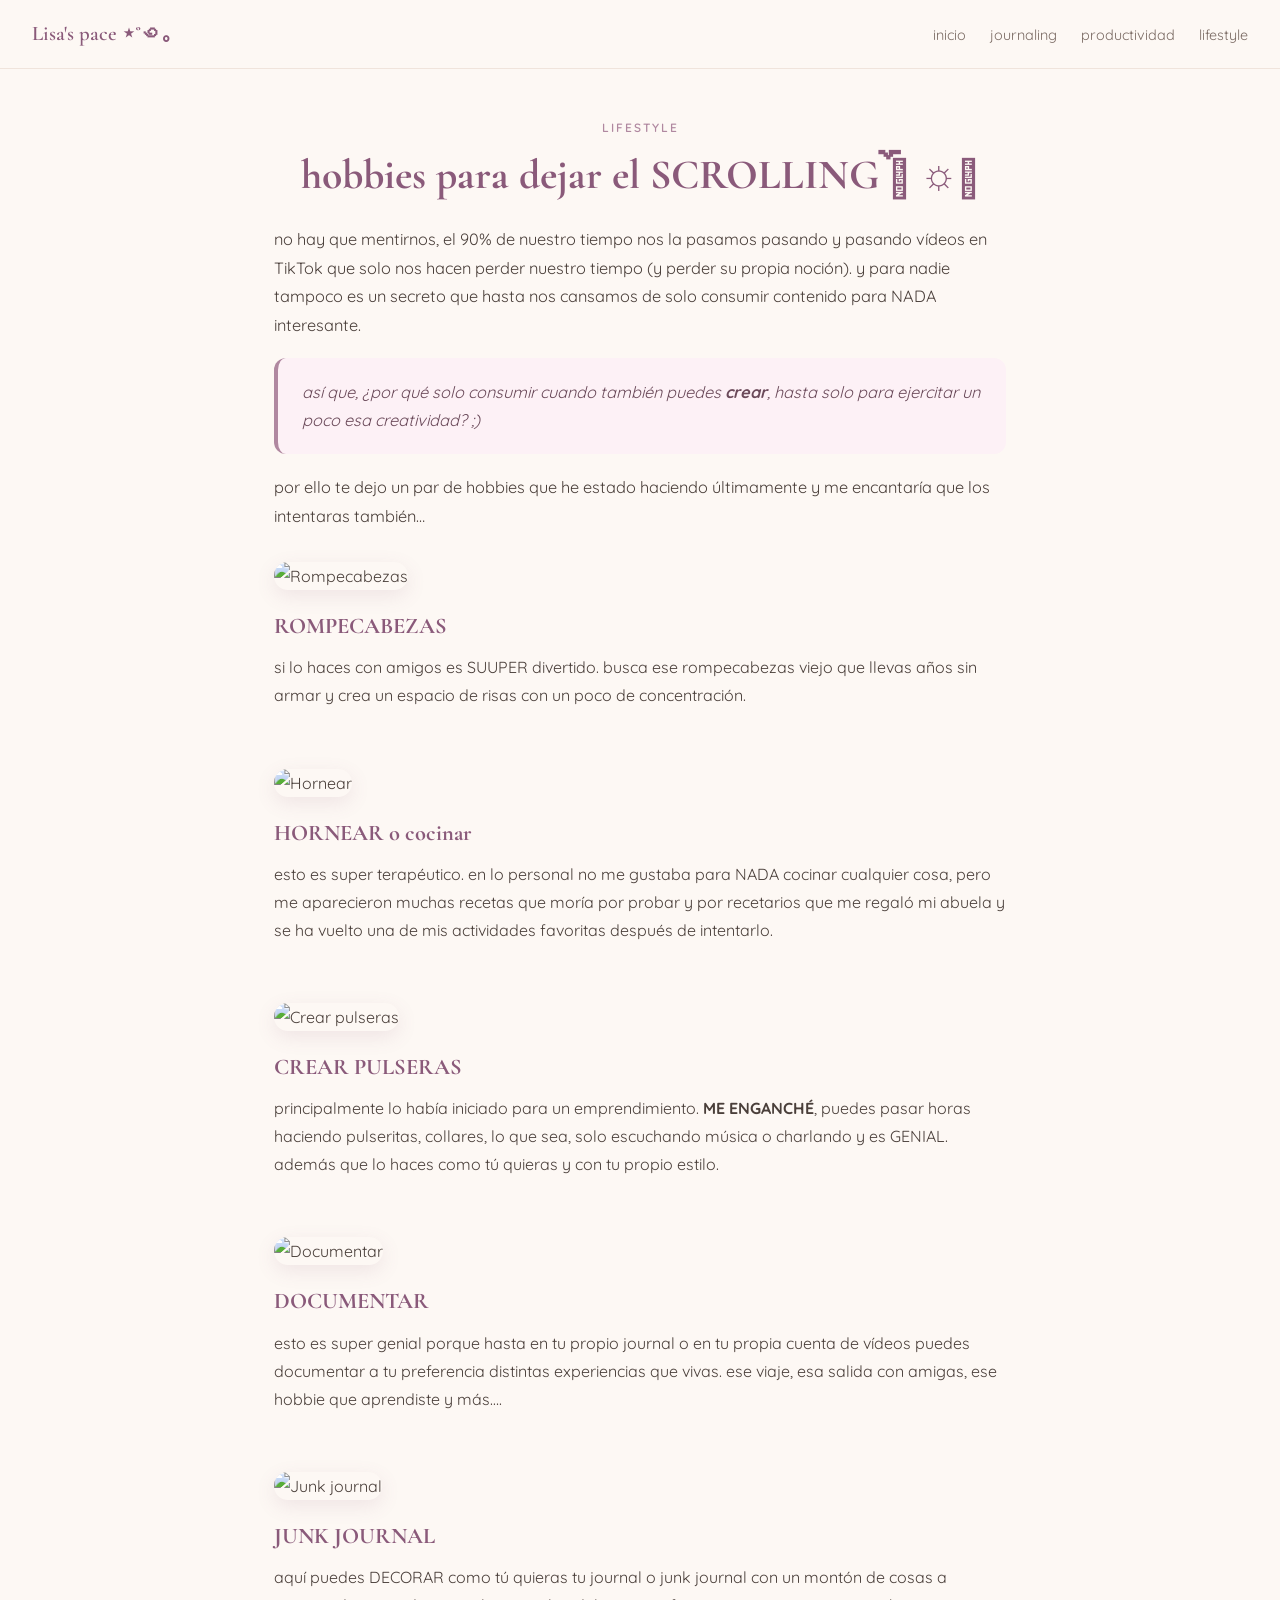
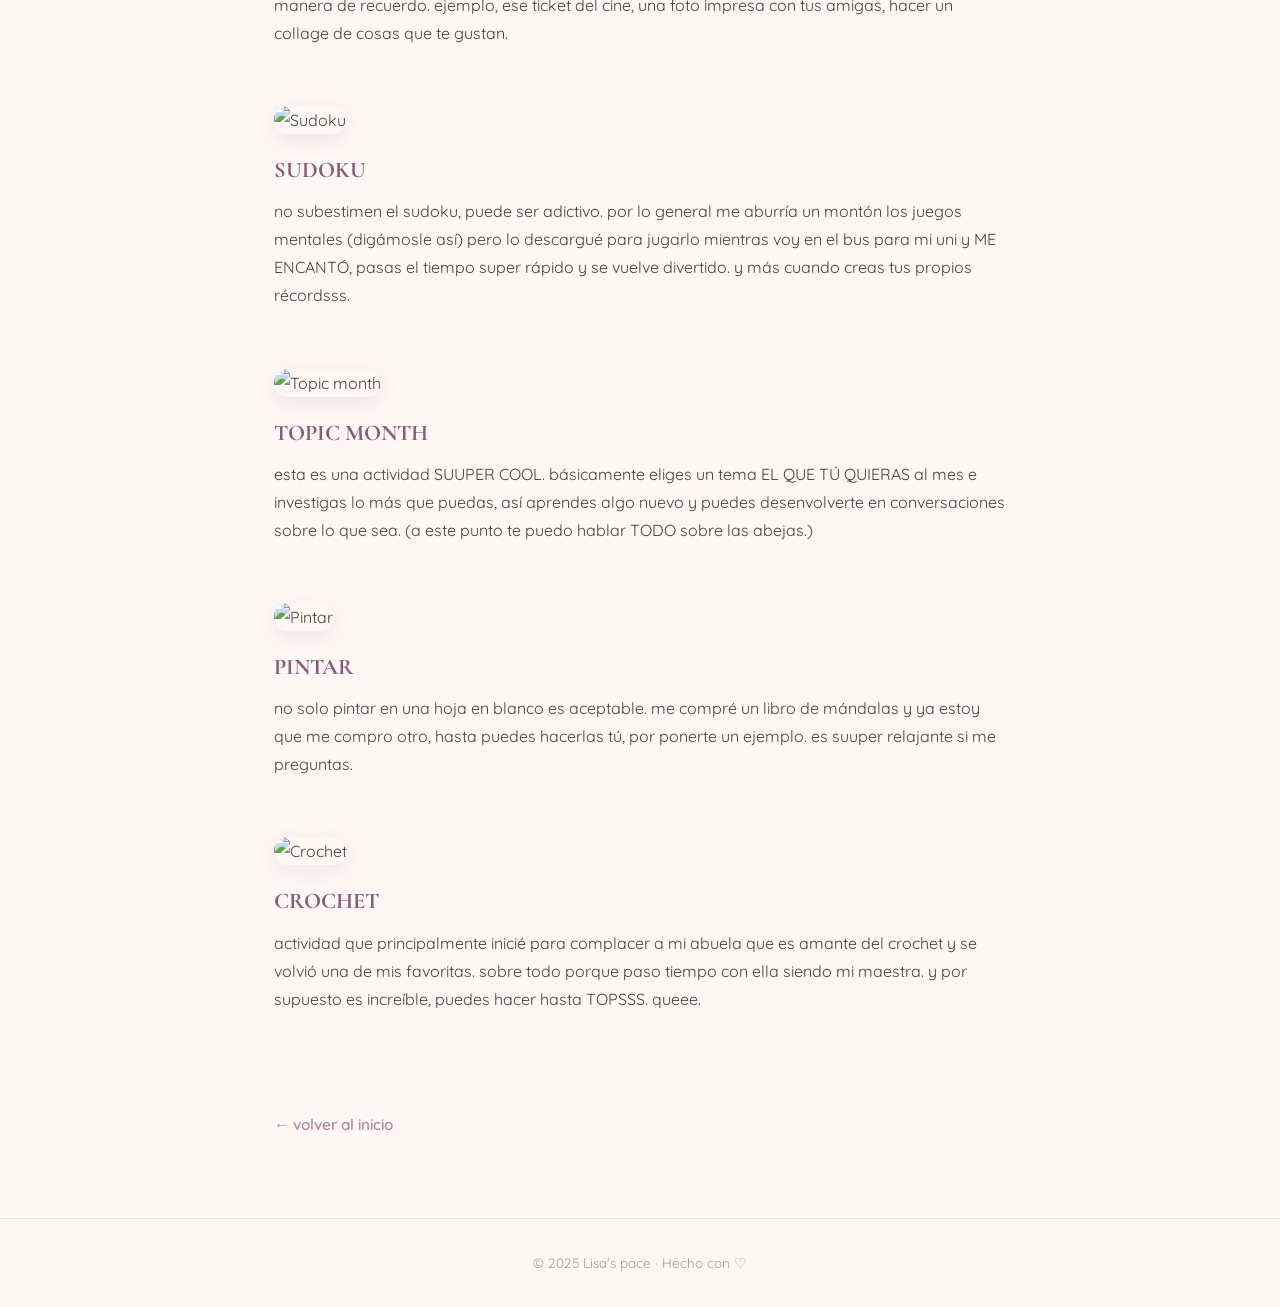
==== hobbies.html @ 4f880f4c "Add files via upload" ====
<!DOCTYPE html>
<html lang="es">
<head>
  <meta charset="UTF-8" />
  <meta name="viewport" content="width=device-width, initial-scale=1.0" />
  <title>hobbies para dejar el SCROLLING · Lisa's pace</title>
  <link rel="stylesheet" href="style.css" />
  <link href="https://fonts.googleapis.com/css2?family=Cormorant+Garamond:ital,wght@0,400;0,600;1,400&family=Quicksand:wght@300;400;500;600&display=swap" rel="stylesheet" />
</head>
<body>

  <nav class="navbar">
    <a href="index.html" class="logo">Lisa's pace ⋆˚꩜｡</a>
    <ul>
      <li><a href="index.html">inicio</a></li>
      <li><a href="prompts.html">journaling</a></li>
      <li><a href="sobreplanificacion.html">productividad</a></li>
      <li><a href="hobbies.html">lifestyle</a></li>
    </ul>
  </nav>

  <article class="post container">

    <div class="post-tag">lifestyle</div>
    <h1>hobbies para dejar el SCROLLING 𓂃 ོ☼𓂃</h1>

    <p>
      no hay que mentirnos, el 90% de nuestro tiempo nos la pasamos pasando y pasando vídeos en TikTok
      que solo nos hacen perder nuestro tiempo (y perder su propia noción).
      y para nadie tampoco es un secreto que hasta nos cansamos de solo consumir contenido para NADA interesante.
    </p>

    <p class="destacado">
      así que, ¿por qué solo consumir cuando también puedes <strong>crear</strong>,
      hasta solo para ejercitar un poco esa creatividad? ;)
    </p>

    <p>
      por ello te dejo un par de hobbies que he estado haciendo últimamente y me encantaría
      que los intentaras también…
    </p>

    <div class="hobbies-grid">

      <div class="hobbie">
        <img src="assets/hobbies-rompecabezas.jpg" alt="Rompecabezas" />
        <h3>ROMPECABEZAS</h3>
        <p>si lo haces con amigos es SUUPER divertido. busca ese rompecabezas viejo que llevas años sin armar
        y crea un espacio de risas con un poco de concentración.</p>
      </div>

      <div class="hobbie">
        <img src="assets/hobbies-hornear.jpg" alt="Hornear" />
        <h3>HORNEAR o cocinar</h3>
        <p>esto es super terapéutico. en lo personal no me gustaba para NADA cocinar cualquier cosa,
        pero me aparecieron muchas recetas que moría por probar y por recetarios que me regaló mi abuela
        y se ha vuelto una de mis actividades favoritas después de intentarlo.</p>
      </div>

      <div class="hobbie">
        <img src="assets/hobbies-pulseras.jpg" alt="Crear pulseras" />
        <h3>CREAR PULSERAS</h3>
        <p>principalmente lo había iniciado para un emprendimiento. <strong>ME ENGANCHÉ</strong>,
        puedes pasar horas haciendo pulseritas, collares, lo que sea, solo escuchando música o charlando y es GENIAL.
        además que lo haces como tú quieras y con tu propio estilo.</p>
      </div>

      <div class="hobbie">
        <img src="assets/hobbies-documentar.jpg" alt="Documentar" />
        <h3>DOCUMENTAR</h3>
        <p>esto es super genial porque hasta en tu propio journal o en tu propia cuenta de vídeos
        puedes documentar a tu preferencia distintas experiencias que vivas. ese viaje, esa salida con amigas,
        ese hobbie que aprendiste y más….</p>
      </div>

      <div class="hobbie">
        <img src="assets/hobbies-junk.jpg" alt="Junk journal" />
        <h3>JUNK JOURNAL</h3>
        <p>aquí puedes DECORAR como tú quieras tu journal o junk journal con un montón de cosas a manera de recuerdo.
        ejemplo, ese ticket del cine, una foto impresa con tus amigas, hacer un collage de cosas que te gustan.</p>
      </div>

      <div class="hobbie">
        <img src="assets/hobbies-sudoku.jpg" alt="Sudoku" />
        <h3>SUDOKU</h3>
        <p>no subestimen el sudoku, puede ser adictivo. por lo general me aburría un montón los juegos mentales
        (digámosle así) pero lo descargué para jugarlo mientras voy en el bus para mi uni y ME ENCANTÓ,
        pasas el tiempo super rápido y se vuelve divertido. y más cuando creas tus propios récordsss.</p>
      </div>

      <div class="hobbie">
        <img src="assets/hobbies-topic.jpg" alt="Topic month" />
        <h3>TOPIC MONTH</h3>
        <p>esta es una actividad SUUPER COOL. básicamente eliges un tema EL QUE TÚ QUIERAS al mes
        e investigas lo más que puedas, así aprendes algo nuevo y puedes desenvolverte en conversaciones
        sobre lo que sea. (a este punto te puedo hablar TODO sobre las abejas.)</p>
      </div>

      <div class="hobbie">
        <img src="assets/hobbies-pintar.jpg" alt="Pintar" />
        <h3>PINTAR</h3>
        <p>no solo pintar en una hoja en blanco es aceptable. me compré un libro de mándalas y ya estoy
        que me compro otro, hasta puedes hacerlas tú, por ponerte un ejemplo. es suuper relajante si me preguntas.</p>
      </div>

      <div class="hobbie">
        <img src="assets/hobbies-crochet.jpg" alt="Crochet" />
        <h3>CROCHET</h3>
        <p>actividad que principalmente inicié para complacer a mi abuela que es amante del crochet
        y se volvió una de mis favoritas. sobre todo porque paso tiempo con ella siendo mi maestra.
        y por supuesto es increíble, puedes hacer hasta TOPSSS. queee.</p>
      </div>

    </div>

    <a href="index.html" class="volver">← volver al inicio</a>

  </article>

  <footer>
    <p>© 2025 Lisa's pace · Hecho con ♡</p>
  </footer>

</body>
</html>
---- style.css ----
* {
  margin: 0;
  padding: 0;
  box-sizing: border-box;
}

body {
  font-family: 'Quicksand', sans-serif;
  background: #fdf8f4;
  color: #4a3f3a;
  line-height: 1.75;
}

a { text-decoration: none; color: inherit; }

/* NAVBAR */
.navbar {
  display: flex;
  justify-content: space-between;
  align-items: center;
  padding: 1rem 2rem;
  background: rgba(253, 248, 244, 0.95);
  backdrop-filter: blur(8px);
  position: sticky;
  top: 0;
  z-index: 100;
  border-bottom: 1px solid #f0e4dc;
  flex-wrap: wrap;
  gap: 0.5rem;
}

.logo {
  font-family: 'Cormorant Garamond', serif;
  font-size: 1.3rem;
  font-weight: 600;
  color: #8a5a7a;
}

.navbar ul {
  display: flex;
  gap: 1.5rem;
  list-style: none;
  flex-wrap: wrap;
}

.navbar ul a {
  font-size: 0.9rem;
  color: #7a6a63;
  transition: color 0.3s;
}

.navbar ul a:hover { color: #8a5a7a; }

/* HERO */
.hero {
  text-align: center;
  padding: 4rem 1.5rem 3rem;
  background: linear-gradient(135deg, #fce4ec 0%, #f8e1d4 50%, #e8d5f2 100%);
}

.hero h1 {
  font-family: 'Cormorant Garamond', serif;
  font-size: clamp(1.8rem, 5vw, 3rem);
  font-weight: 600;
  color: #8a5a7a;
  margin-bottom: 1rem;
}

.tagline {
  font-size: 1.05rem;
  color: #7a6a63;
  max-width: 600px;
  margin: 0 auto;
  font-style: italic;
}

/* CONTENEDOR */
.container {
  max-width: 780px;
  margin: 0 auto;
  padding: 3rem 1.5rem;
}

/* INTRO HOME */
.intro h2 {
  font-family: 'Cormorant Garamond', serif;
  font-size: 2rem;
  color: #8a5a7a;
  margin-bottom: 1rem;
  text-align: center;
}

.intro p { text-align: center; font-size: 1.05rem; color: #5c4d47; margin-bottom: 2.5rem; }

/* GALERÍA */
.gallery {
  display: grid;
  grid-template-columns: 1fr 1fr;
  gap: 1.5rem;
  margin-bottom: 3rem;
}

.image-card {
  border-radius: 16px;
  overflow: hidden;
  box-shadow: 0 6px 20px rgba(138, 90, 122, 0.12);
  transition: transform 0.3s ease, box-shadow 0.3s ease;
  background: #f5ebe0;
}

.image-card:hover { transform: translateY(-4px); box-shadow: 0 10px 28px rgba(138, 90, 122, 0.2); }

.image-card img { width: 100%; height: 100%; object-fit: cover; display: block; aspect-ratio: 4/5; }

/* INVITACIÓN */
.invitacion p { text-align: center; font-size: 1.05rem; color: #5c4d47; margin-bottom: 1.5rem; }
.invitacion strong { color: #8a5a7a; font-weight: 600; }

/* SECCIÓN ARTÍCULOS */
.articulos { margin-top: 4rem; }

.articulos h2 {
  font-family: 'Cormorant Garamond', serif;
  font-size: 2rem;
  color: #8a5a7a;
  text-align: center;
  margin-bottom: 2rem;
}

.cards-grid {
  display: grid;
  grid-template-columns: repeat(auto-fit, minmax(220px, 1fr));
  gap: 1.5rem;
}

.card {
  background: #fff;
  border-radius: 16px;
  padding: 1.5rem;
  border: 1px solid #f0e4dc;
  transition: transform 0.3s ease, box-shadow 0.3s ease;
  display: flex;
  flex-direction: column;
  gap: 0.6rem;
}

.card:hover { transform: translateY(-4px); box-shadow: 0 10px 24px rgba(138, 90, 122, 0.15); }

.card-tag {
  font-size: 0.72rem;
  text-transform: uppercase;
  letter-spacing: 1px;
  color: #b088a0;
  font-weight: 600;
}

.card h3 {
  font-family: 'Cormorant Garamond', serif;
  font-size: 1.3rem;
  color: #8a5a7a;
  line-height: 1.3;
}

.card p { font-size: 0.9rem; color: #6b5a54; }

.leer-mas { font-size: 0.85rem; color: #b088a0; margin-top: auto; font-weight: 600; }

/* POSTS (artículos individuales) */
.post h1 {
  font-family: 'Cormorant Garamond', serif;
  font-size: clamp(1.8rem, 4.5vw, 2.6rem);
  color: #8a5a7a;
  margin-bottom: 1.5rem;
  text-align: center;
  line-height: 1.2;
}

.post-tag {
  text-align: center;
  font-size: 0.75rem;
  text-transform: uppercase;
  letter-spacing: 2px;
  color: #b088a0;
  font-weight: 600;
  margin-bottom: 0.8rem;
}

.post-image {
  margin: 2rem 0;
  border-radius: 16px;
  overflow: hidden;
  box-shadow: 0 6px 20px rgba(138, 90, 122, 0.12);
}

.post-image img { width: 100%; display: block; object-fit: cover; }

.post p { margin-bottom: 1.2rem; font-size: 1.02rem; color: #4a3f3a; }

.destacado {
  background: #fdf1f6;
  border-left: 4px solid #b088a0;
  padding: 1.2rem 1.5rem;
  border-radius: 12px;
  font-style: italic;
  color: #6b4a5a !important;
}

.intro-post {
  font-style: italic;
  font-size: 1.1rem !important;
  color: #8a5a7a !important;
  text-align: center;
}

.post h2 {
  font-family: 'Cormorant Garamond', serif;
  font-size: 1.6rem;
  color: #8a5a7a;
  margin: 2rem 0 1rem;
}

.divisor {
  border: none;
  border-top: 1px dashed #e0cdd8;
  margin: 2rem 0;
}

/* LISTAS */
.prompts-list, .tips-list, .mini-notes {
  margin: 1.2rem 0 2rem;
  padding-left: 1.5rem;
}

.prompts-list li, .tips-list li, .mini-notes li {
  margin-bottom: 0.9rem;
  font-size: 1.02rem;
  color: #4a3f3a;
}

.prompts-list li::marker { color: #b088a0; font-weight: 700; }
.tips-list li::marker { color: #b088a0; font-weight: 700; }

.mini-notes { list-style: none; padding-left: 0; }

.mini-notes li {
  background: #fff;
  border: 1px solid #f0e4dc;
  border-radius: 12px;
  padding: 0.9rem 1.2rem;
  margin-bottom: 0.8rem;
}

.mini-notes strong { color: #8a5a7a; }

.frase-final {
  font-family: 'Cormorant Garamond', serif;
  font-style: italic;
  font-size: 1.2rem !important;
  text-align: center;
  color: #8a5a7a !important;
  margin: 2.5rem 0 !important;
  padding: 1.5rem;
  border-top: 1px solid #f0e4dc;
  border-bottom: 1px solid #f0e4dc;
}

/* HOBBIES GRID */
.hobbies-grid {
  display: grid;
  grid-template-columns: 1fr;
  gap: 2.5rem;
  margin: 2rem 0 3rem;
}

.hobbie img {
  width: 100%;
  border-radius: 16px;
  margin-bottom: 1rem;
  box-shadow: 0 6px 20px rgba(138, 90, 122, 0.12);
  aspect-ratio: 16/10;
  object-fit: cover;
}

.hobbie h3 {
  font-family: 'Cormorant Garamond', serif;
  font-size: 1.4rem;
  color: #8a5a7a;
  margin-bottom: 0.5rem;
}

.hobbie p { font-size: 1rem; color: #4a3f3a; }

/* VOLVER */
.volver {
  display: inline-block;
  margin-top: 2rem;
  color: #b088a0;
  font-size: 0.95rem;
  font-weight: 600;
  transition: color 0.3s;
}

.volver:hover { color: #8a5a7a; }

/* FOOTER */
footer {
  text-align: center;
  padding: 2rem 1rem;
  font-size: 0.85rem;
  color: #a8968f;
  border-top: 1px solid #f0e4dc;
  margin-top: 2rem;
}

/* RESPONSIVE */
@media (max-width: 600px) {
  .navbar { padding: 0.8rem 1rem; flex-direction: column; }
  .navbar ul { gap: 1rem; font-size: 0.85rem; }
  .hero { padding: 3rem 1rem 2rem; }
  .gallery { grid-template-columns: 1fr; }
  .container { padding: 2rem 1rem; }
  .cards-grid { grid-template-columns: 1fr; }
}
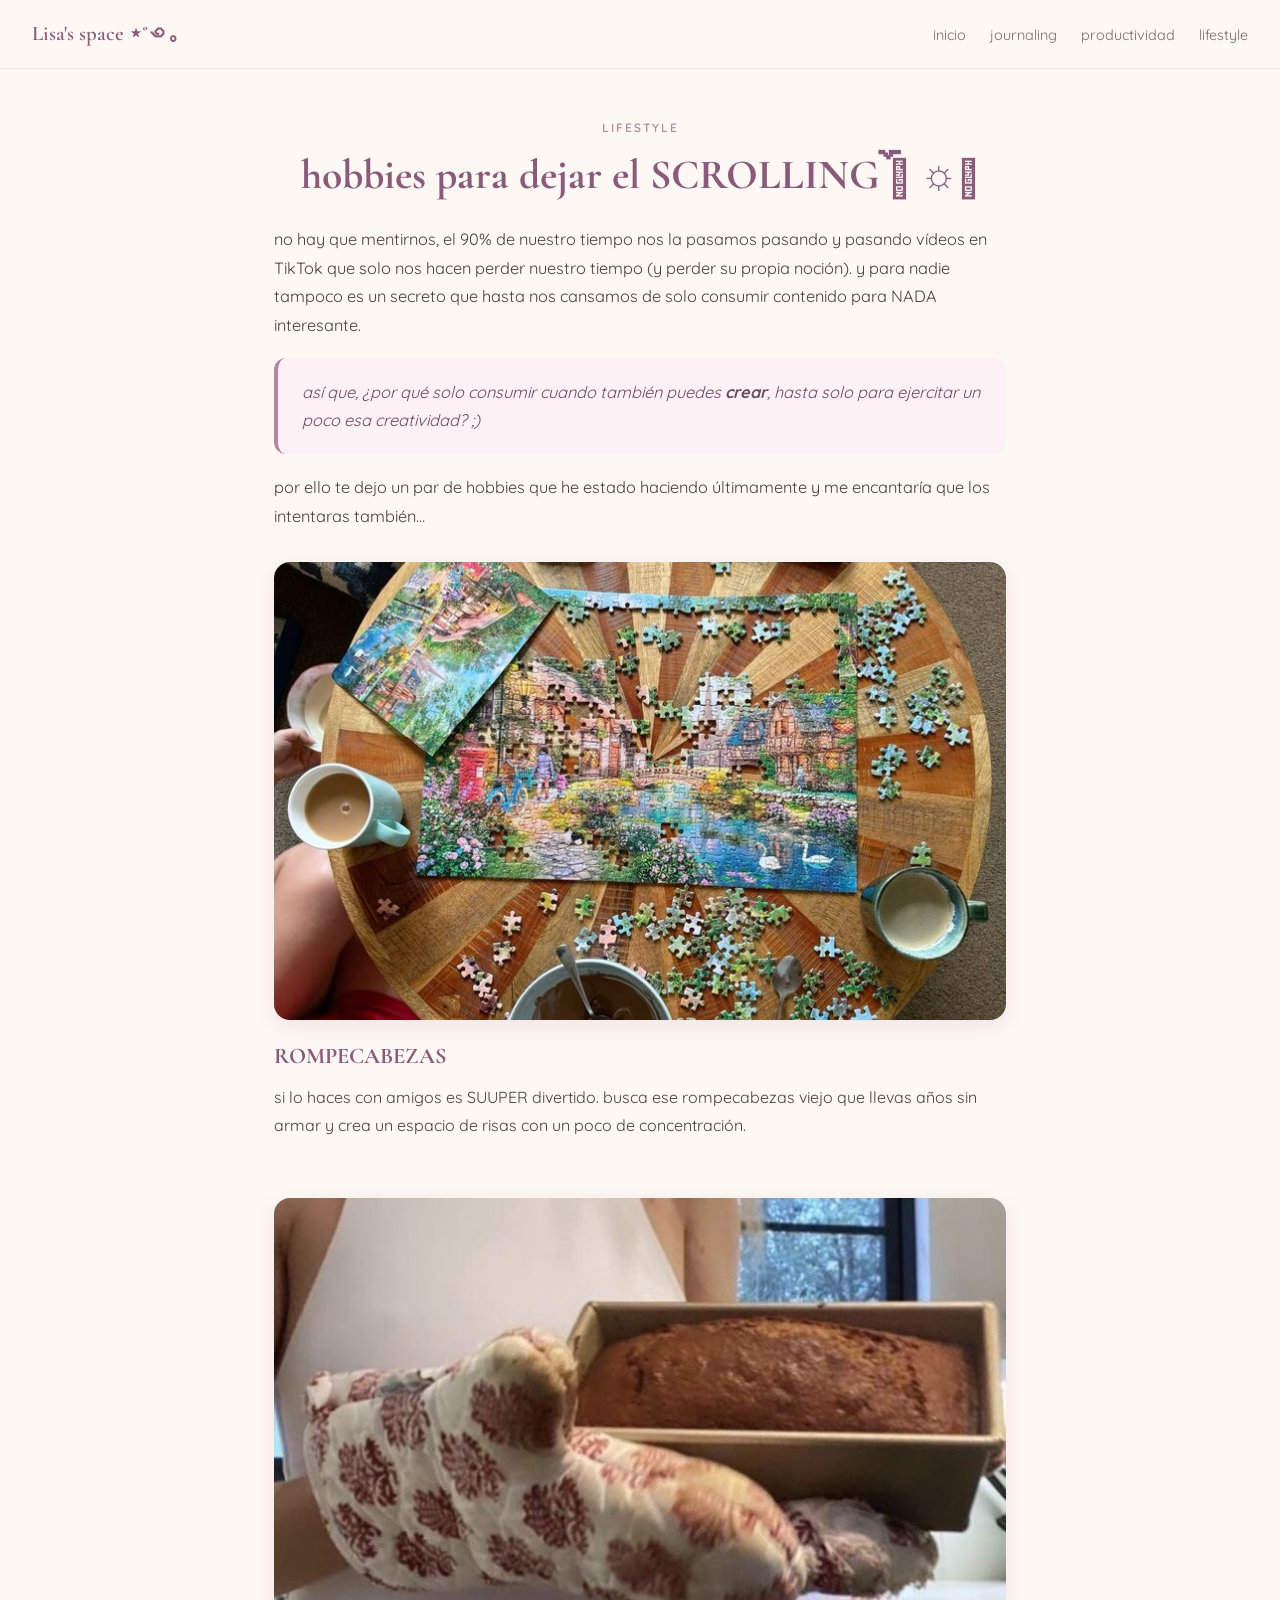
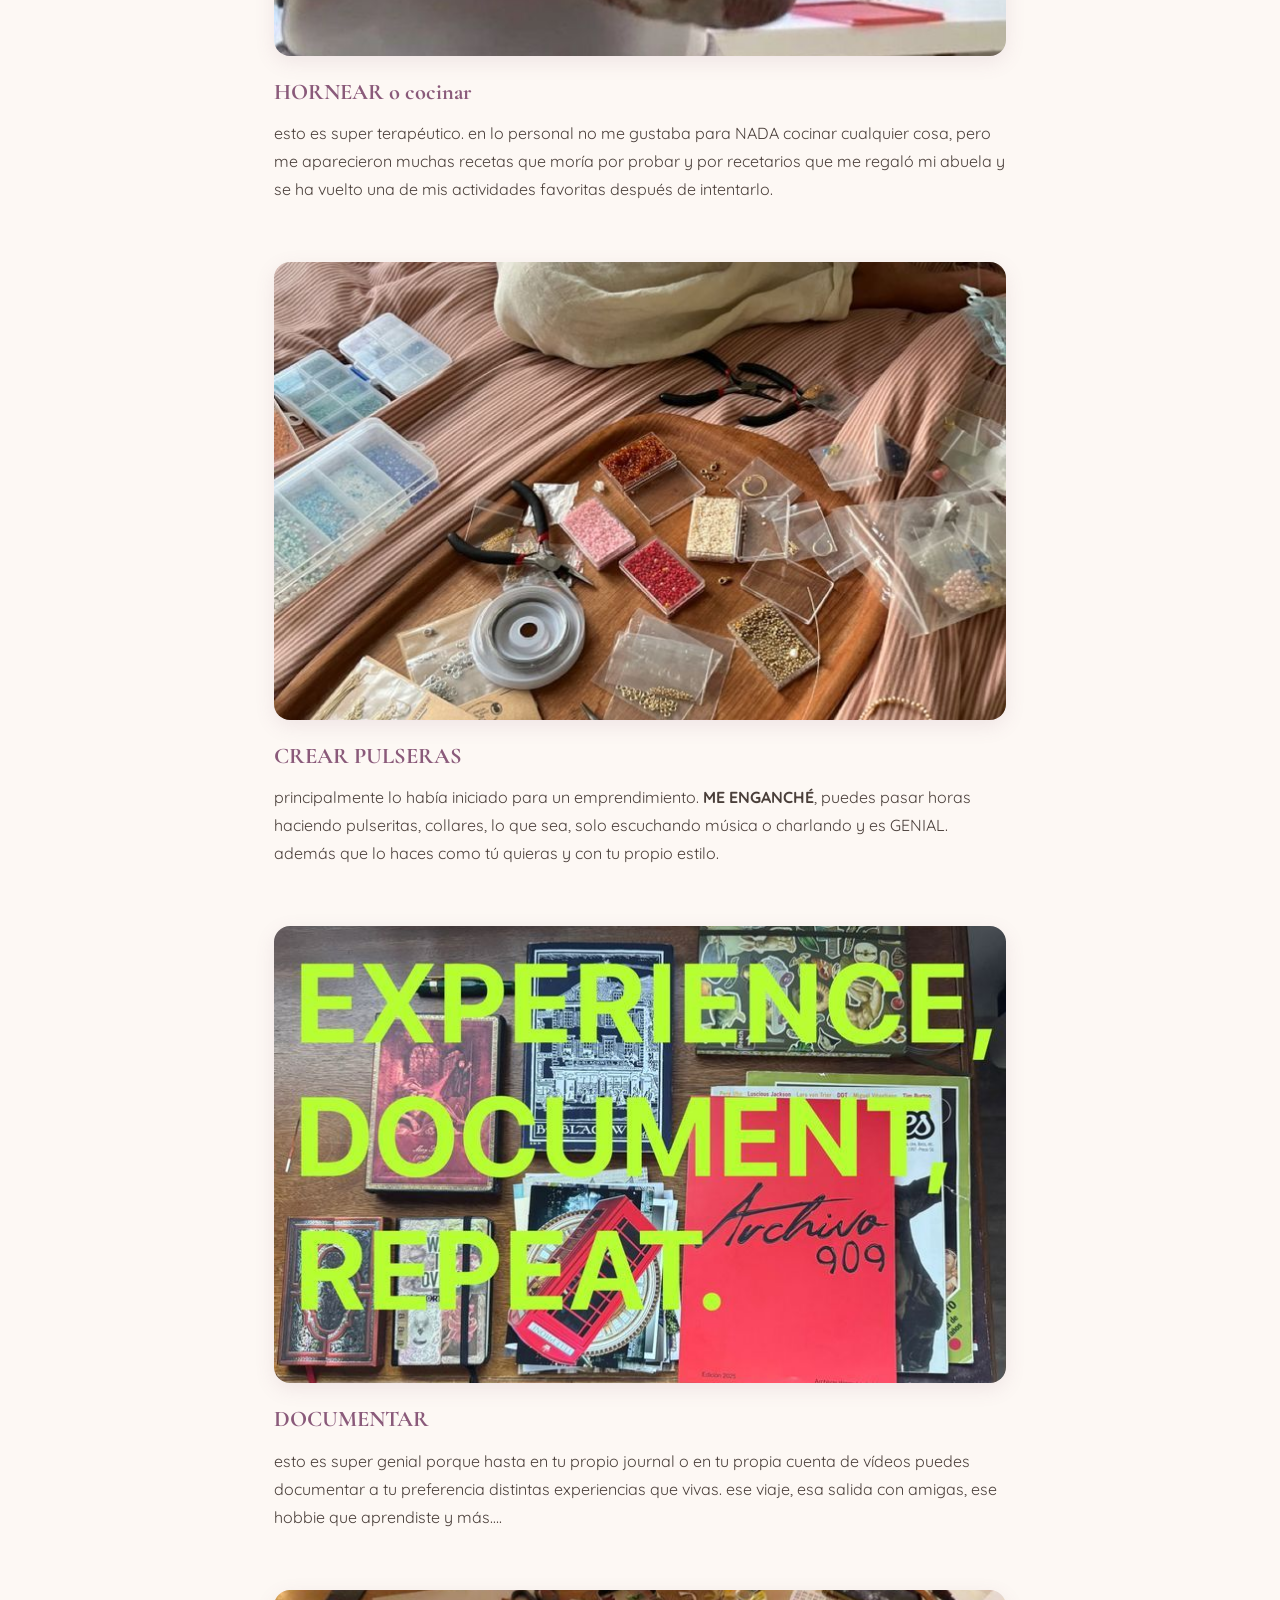
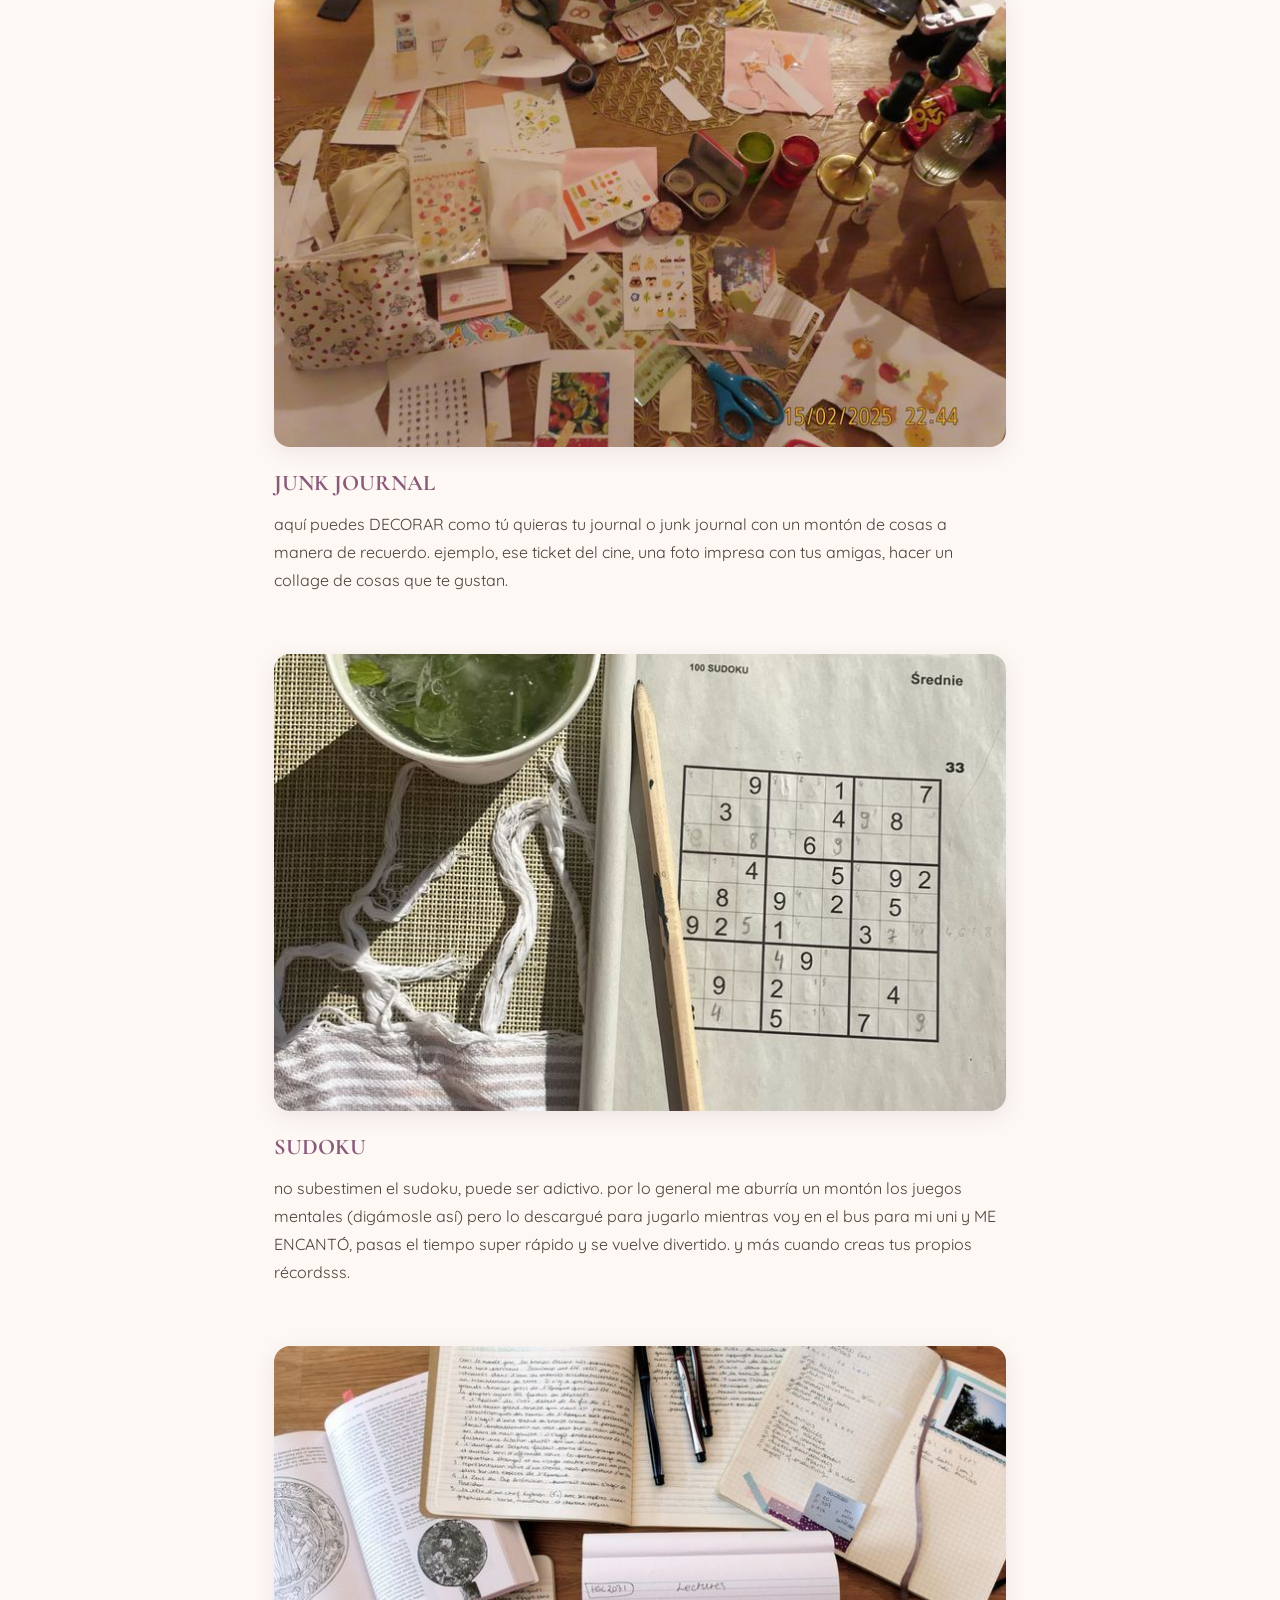
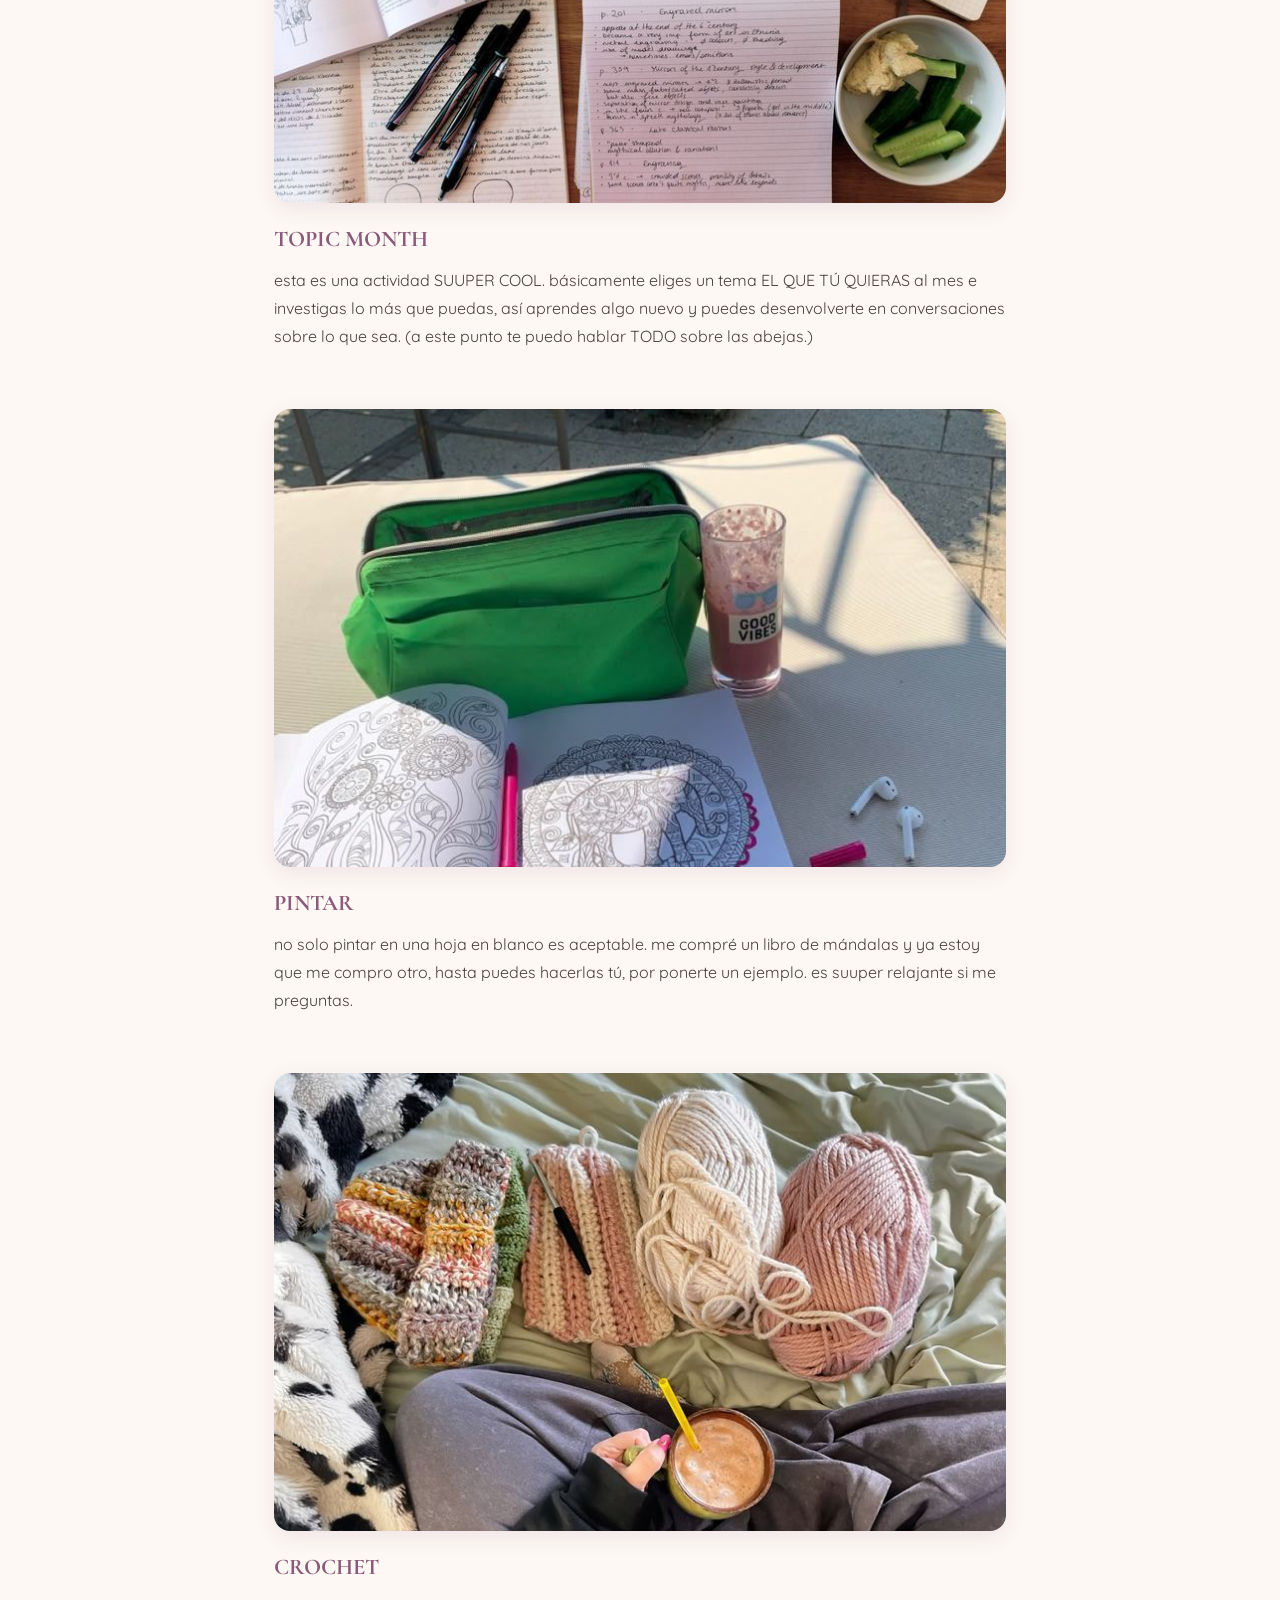
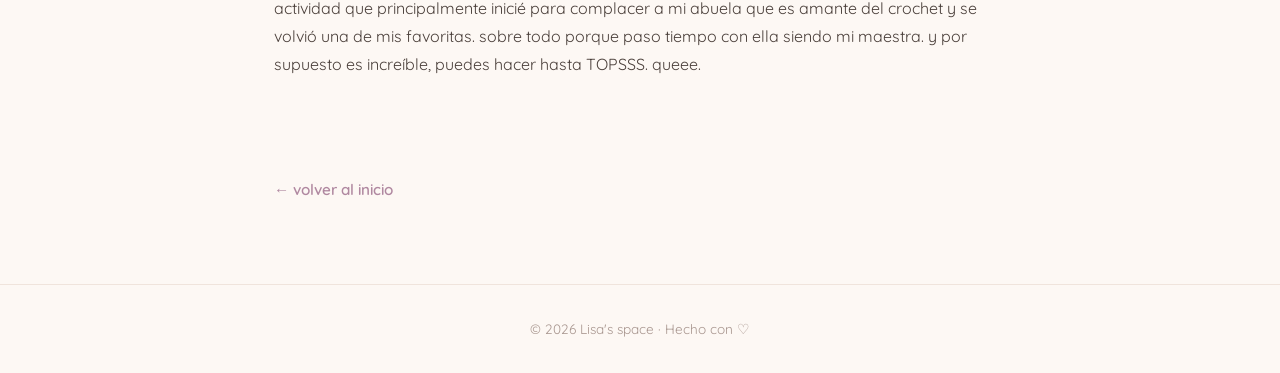
==== commit 75b4fdce: "Change title and footer text in hobbies.html Updated the title and footer text in hobbies.html." ====
--- a/hobbies.html
+++ b/hobbies.html
@@ -3,14 +3,14 @@
 <head>
   <meta charset="UTF-8" />
   <meta name="viewport" content="width=device-width, initial-scale=1.0" />
-  <title>hobbies para dejar el SCROLLING · Lisa's pace</title>
+  <title>hobbies para dejar el SCROLLING · Lisa's space</title>
   <link rel="stylesheet" href="style.css" />
   <link href="https://fonts.googleapis.com/css2?family=Cormorant+Garamond:ital,wght@0,400;0,600;1,400&family=Quicksand:wght@300;400;500;600&display=swap" rel="stylesheet" />
 </head>
 <body>
 
   <nav class="navbar">
-    <a href="index.html" class="logo">Lisa's pace ⋆˚꩜｡</a>
+    <a href="index.html" class="logo">Lisa's space ⋆˚꩜｡</a>
     <ul>
       <li><a href="index.html">inicio</a></li>
       <li><a href="prompts.html">journaling</a></li>
@@ -118,8 +118,8 @@
   </article>
 
   <footer>
-    <p>© 2025 Lisa's pace · Hecho con ♡</p>
+    <p>© 2026 Lisa's space · Hecho con ♡</p>
   </footer>
 
 </body>
-</html>+</html>
--- a/style.css
+++ b/style.css
@@ -1,3 +1,4 @@
+/* ============ RESET ============ */
 * {
   margin: 0;
   padding: 0;
@@ -11,9 +12,17 @@
   line-height: 1.75;
 }
 
-a { text-decoration: none; color: inherit; }
-
-/* NAVBAR */
+a {
+  text-decoration: none;
+  color: inherit;
+}
+
+img {
+  max-width: 100%;
+  display: block;
+}
+
+/* ============ NAVBAR ============ */
 .navbar {
   display: flex;
   justify-content: space-between;
@@ -49,9 +58,11 @@
   transition: color 0.3s;
 }
 
-.navbar ul a:hover { color: #8a5a7a; }
-
-/* HERO */
+.navbar ul a:hover {
+  color: #8a5a7a;
+}
+
+/* ============ HERO ============ */
 .hero {
   text-align: center;
   padding: 4rem 1.5rem 3rem;
@@ -64,6 +75,7 @@
   font-weight: 600;
   color: #8a5a7a;
   margin-bottom: 1rem;
+  letter-spacing: 0.5px;
 }
 
 .tagline {
@@ -74,14 +86,14 @@
   font-style: italic;
 }
 
-/* CONTENEDOR */
+/* ============ CONTENEDOR ============ */
 .container {
   max-width: 780px;
   margin: 0 auto;
   padding: 3rem 1.5rem;
 }
 
-/* INTRO HOME */
+/* ============ INTRO ============ */
 .intro h2 {
   font-family: 'Cormorant Garamond', serif;
   font-size: 2rem;
@@ -90,9 +102,14 @@
   text-align: center;
 }
 
-.intro p { text-align: center; font-size: 1.05rem; color: #5c4d47; margin-bottom: 2.5rem; }
-
-/* GALERÍA */
+.intro p {
+  text-align: center;
+  font-size: 1.05rem;
+  color: #5c4d47;
+  margin-bottom: 2.5rem;
+}
+
+/* ============ GALERÍA ============ */
 .gallery {
   display: grid;
   grid-template-columns: 1fr 1fr;
@@ -108,16 +125,47 @@
   background: #f5ebe0;
 }
 
-.image-card:hover { transform: translateY(-4px); box-shadow: 0 10px 28px rgba(138, 90, 122, 0.2); }
-
-.image-card img { width: 100%; height: 100%; object-fit: cover; display: block; aspect-ratio: 4/5; }
-
-/* INVITACIÓN */
-.invitacion p { text-align: center; font-size: 1.05rem; color: #5c4d47; margin-bottom: 1.5rem; }
-.invitacion strong { color: #8a5a7a; font-weight: 600; }
-
-/* SECCIÓN ARTÍCULOS */
-.articulos { margin-top: 4rem; }
+.image-card:hover {
+  transform: translateY(-4px);
+  box-shadow: 0 10px 28px rgba(138, 90, 122, 0.2);
+}
+
+.image-card img {
+  width: 100%;
+  height: 100%;
+  object-fit: cover;
+  display: block;
+  aspect-ratio: 4 / 5;
+}
+
+/* 👇 ESTA ES LA CLAVE: la imagen 3 centrada y más chica */
+.image-card.center {
+  max-width: 400px;
+  margin: 2rem auto 0;
+  aspect-ratio: auto;
+}
+
+.image-card.center img {
+  aspect-ratio: 4 / 5;
+}
+
+/* ============ INVITACIÓN ============ */
+.invitacion p {
+  text-align: center;
+  font-size: 1.05rem;
+  color: #5c4d47;
+  margin-bottom: 1.5rem;
+}
+
+.invitacion strong {
+  color: #8a5a7a;
+  font-weight: 600;
+}
+
+/* ============ ARTÍCULOS ============ */
+.articulos {
+  margin-top: 4rem;
+}
 
 .articulos h2 {
   font-family: 'Cormorant Garamond', serif;
@@ -144,7 +192,10 @@
   gap: 0.6rem;
 }
 
-.card:hover { transform: translateY(-4px); box-shadow: 0 10px 24px rgba(138, 90, 122, 0.15); }
+.card:hover {
+  transform: translateY(-4px);
+  box-shadow: 0 10px 24px rgba(138, 90, 122, 0.15);
+}
 
 .card-tag {
   font-size: 0.72rem;
@@ -161,11 +212,19 @@
   line-height: 1.3;
 }
 
-.card p { font-size: 0.9rem; color: #6b5a54; }
-
-.leer-mas { font-size: 0.85rem; color: #b088a0; margin-top: auto; font-weight: 600; }
-
-/* POSTS (artículos individuales) */
+.card p {
+  font-size: 0.9rem;
+  color: #6b5a54;
+}
+
+.leer-mas {
+  font-size: 0.85rem;
+  color: #b088a0;
+  margin-top: auto;
+  font-weight: 600;
+}
+
+/* ============ POSTS (artículos individuales) ============ */
 .post h1 {
   font-family: 'Cormorant Garamond', serif;
   font-size: clamp(1.8rem, 4.5vw, 2.6rem);
@@ -192,9 +251,17 @@
   box-shadow: 0 6px 20px rgba(138, 90, 122, 0.12);
 }
 
-.post-image img { width: 100%; display: block; object-fit: cover; }
-
-.post p { margin-bottom: 1.2rem; font-size: 1.02rem; color: #4a3f3a; }
+.post-image img {
+  width: 100%;
+  display: block;
+  object-fit: cover;
+}
+
+.post p {
+  margin-bottom: 1.2rem;
+  font-size: 1.02rem;
+  color: #4a3f3a;
+}
 
 .destacado {
   background: #fdf1f6;
@@ -225,22 +292,32 @@
   margin: 2rem 0;
 }
 
-/* LISTAS */
-.prompts-list, .tips-list, .mini-notes {
+/* ============ LISTAS ============ */
+.prompts-list,
+.tips-list,
+.mini-notes {
   margin: 1.2rem 0 2rem;
   padding-left: 1.5rem;
 }
 
-.prompts-list li, .tips-list li, .mini-notes li {
+.prompts-list li,
+.tips-list li,
+.mini-notes li {
   margin-bottom: 0.9rem;
   font-size: 1.02rem;
   color: #4a3f3a;
 }
 
-.prompts-list li::marker { color: #b088a0; font-weight: 700; }
-.tips-list li::marker { color: #b088a0; font-weight: 700; }
-
-.mini-notes { list-style: none; padding-left: 0; }
+.prompts-list li::marker,
+.tips-list li::marker {
+  color: #b088a0;
+  font-weight: 700;
+}
+
+.mini-notes {
+  list-style: none;
+  padding-left: 0;
+}
 
 .mini-notes li {
   background: #fff;
@@ -250,7 +327,9 @@
   margin-bottom: 0.8rem;
 }
 
-.mini-notes strong { color: #8a5a7a; }
+.mini-notes strong {
+  color: #8a5a7a;
+}
 
 .frase-final {
   font-family: 'Cormorant Garamond', serif;
@@ -264,7 +343,7 @@
   border-bottom: 1px solid #f0e4dc;
 }
 
-/* HOBBIES GRID */
+/* ============ HOBBIES ============ */
 .hobbies-grid {
   display: grid;
   grid-template-columns: 1fr;
@@ -277,7 +356,7 @@
   border-radius: 16px;
   margin-bottom: 1rem;
   box-shadow: 0 6px 20px rgba(138, 90, 122, 0.12);
-  aspect-ratio: 16/10;
+  aspect-ratio: 16 / 10;
   object-fit: cover;
 }
 
@@ -288,9 +367,12 @@
   margin-bottom: 0.5rem;
 }
 
-.hobbie p { font-size: 1rem; color: #4a3f3a; }
-
-/* VOLVER */
+.hobbie p {
+  font-size: 1rem;
+  color: #4a3f3a;
+}
+
+/* ============ VOLVER ============ */
 .volver {
   display: inline-block;
   margin-top: 2rem;
@@ -300,9 +382,11 @@
   transition: color 0.3s;
 }
 
-.volver:hover { color: #8a5a7a; }
-
-/* FOOTER */
+.volver:hover {
+  color: #8a5a7a;
+}
+
+/* ============ FOOTER ============ */
 footer {
   text-align: center;
   padding: 2rem 1rem;
@@ -312,12 +396,35 @@
   margin-top: 2rem;
 }
 
-/* RESPONSIVE */
+/* ============ RESPONSIVE ============ */
 @media (max-width: 600px) {
-  .navbar { padding: 0.8rem 1rem; flex-direction: column; }
-  .navbar ul { gap: 1rem; font-size: 0.85rem; }
-  .hero { padding: 3rem 1rem 2rem; }
-  .gallery { grid-template-columns: 1fr; }
-  .container { padding: 2rem 1rem; }
-  .cards-grid { grid-template-columns: 1fr; }
-}
+  .navbar {
+    padding: 0.8rem 1rem;
+    flex-direction: column;
+  }
+
+  .navbar ul {
+    gap: 1rem;
+    font-size: 0.85rem;
+  }
+
+  .hero {
+    padding: 3rem 1rem 2rem;
+  }
+
+  .gallery {
+    grid-template-columns: 1fr;
+  }
+
+  .container {
+    padding: 2rem 1rem;
+  }
+
+  .cards-grid {
+    grid-template-columns: 1fr;
+  }
+
+  .image-card.center {
+    max-width: 100%;
+  }
+}
